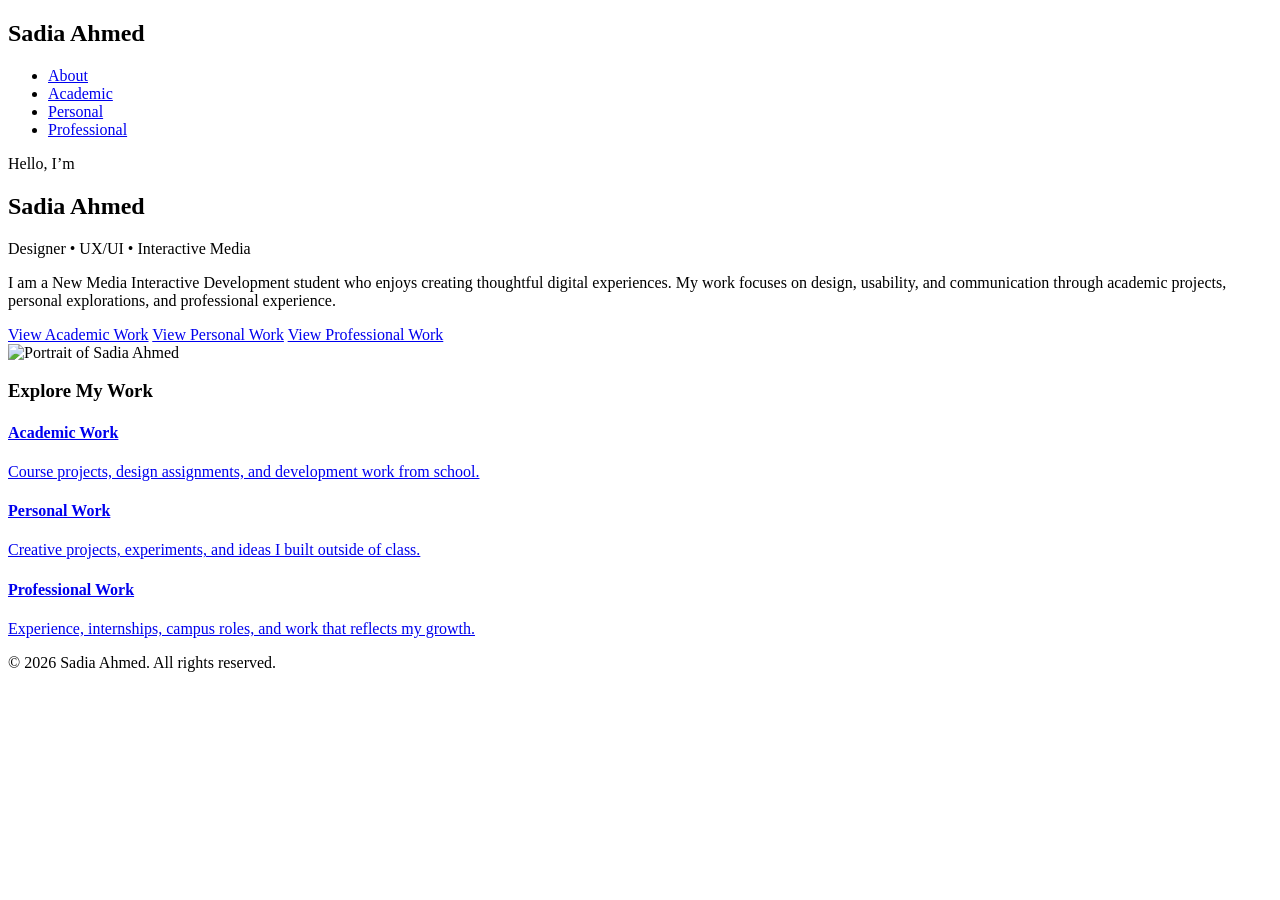
==== index.html @ 0c6ed5ca "initial index.html" ====
<!DOCTYPE html>
<html lang="en">
<head>
  <meta charset="UTF-8" />
  <meta name="viewport" content="width=device-width, initial-scale=1.0" />
  <title>Sadia Ahmed | Portfolio</title>
  <link rel="stylesheet" href="style.css" />
</head>
<body>
  <header>
    <nav class="navbar">
      <h1 class="logo">Sadia Ahmed</h1>
      <ul class="nav-links">
        <li><a href="index.html" class="active">About</a></li>
        <li><a href="academic.html">Academic</a></li>
        <li><a href="personal.html">Personal</a></li>
        <li><a href="professional.html">Professional</a></li>
      </ul>
    </nav>
  </header>

  <main>
    <section class="hero">
      <div class="hero-text">
        <p class="intro">Hello, I’m</p>
        <h2>Sadia Ahmed</h2>
        <p class="subtitle">Designer • UX/UI • Interactive Media</p>
        <p class="description">
          I am a New Media Interactive Development student who enjoys creating
          thoughtful digital experiences. My work focuses on design, usability,
          and communication through academic projects, personal explorations,
          and professional experience.
        </p>

        <div class="button-group">
          <a href="academic.html" class="button">View Academic Work</a>
          <a href="personal.html" class="button secondary">View Personal Work</a>
          <a href="professional.html" class="button secondary">View Professional Work</a>
        </div>
      </div>

      <div class="hero-image">
        <img src="images/profile-placeholder.jpg" alt="Portrait of Sadia Ahmed" />
      </div>
    </section>

    <section class="quick-links">
      <h3>Explore My Work</h3>
      <div class="card-grid">
        <a href="academic.html" class="card">
          <h4>Academic Work</h4>
          <p>Course projects, design assignments, and development work from school.</p>
        </a>

        <a href="personal.html" class="card">
          <h4>Personal Work</h4>
          <p>Creative projects, experiments, and ideas I built outside of class.</p>
        </a>

        <a href="professional.html" class="card">
          <h4>Professional Work</h4>
          <p>Experience, internships, campus roles, and work that reflects my growth.</p>
        </a>
      </div>
    </section>
  </main>

  <footer>
    <p>© 2026 Sadia Ahmed. All rights reserved.</p>
  </footer>
</body>
</html>
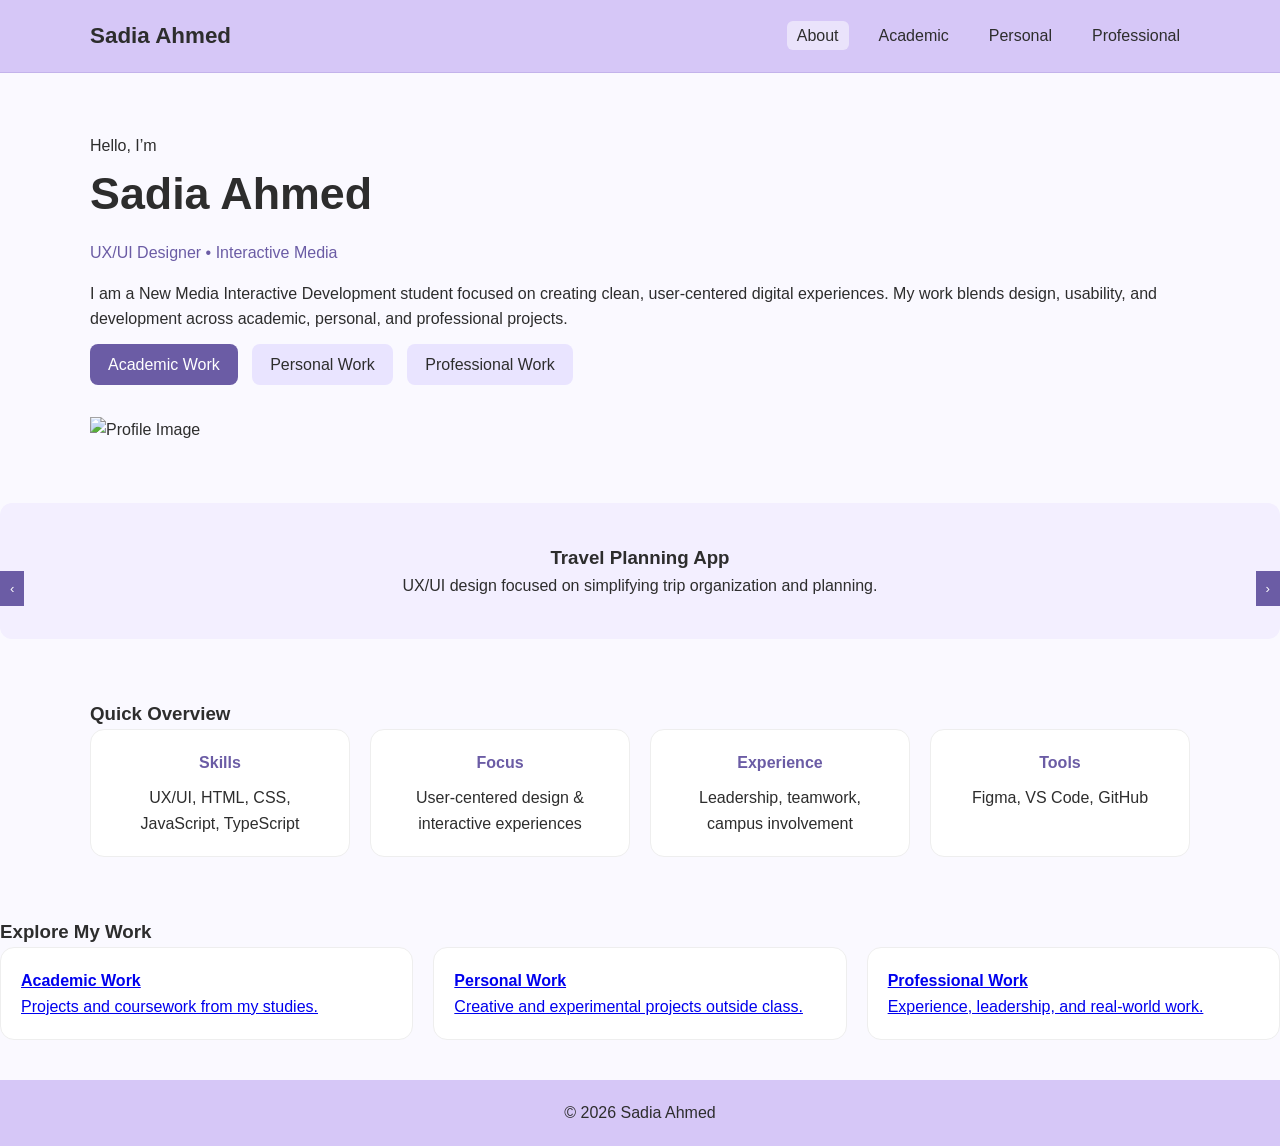
==== commit 33f1484a: "stylesheet added" ====
--- a/index.html
+++ b/index.html
@@ -6,10 +6,14 @@
   <title>Sadia Ahmed | Portfolio</title>
   <link rel="stylesheet" href="style.css" />
 </head>
+
 <body>
+
+  <!-- NAVBAR -->
   <header>
     <nav class="navbar">
       <h1 class="logo">Sadia Ahmed</h1>
+
       <ul class="nav-links">
         <li><a href="index.html" class="active">About</a></li>
         <li><a href="academic.html">Academic</a></li>
@@ -19,54 +23,136 @@
     </nav>
   </header>
 
+  <!-- HERO / ABOUT -->
   <main>
+
     <section class="hero">
       <div class="hero-text">
-        <p class="intro">Hello, I’m</p>
+        <p>Hello, I’m</p>
         <h2>Sadia Ahmed</h2>
-        <p class="subtitle">Designer • UX/UI • Interactive Media</p>
+        <p class="subtitle">UX/UI Designer • Interactive Media</p>
+
         <p class="description">
-          I am a New Media Interactive Development student who enjoys creating
-          thoughtful digital experiences. My work focuses on design, usability,
-          and communication through academic projects, personal explorations,
-          and professional experience.
+          I am a New Media Interactive Development student focused on creating
+          clean, user-centered digital experiences. My work blends design,
+          usability, and development across academic, personal, and professional projects.
         </p>
 
         <div class="button-group">
-          <a href="academic.html" class="button">View Academic Work</a>
-          <a href="personal.html" class="button secondary">View Personal Work</a>
-          <a href="professional.html" class="button secondary">View Professional Work</a>
+          <a href="academic.html" class="button">Academic Work</a>
+          <a href="personal.html" class="button secondary">Personal Work</a>
+          <a href="professional.html" class="button secondary">Professional Work</a>
         </div>
       </div>
 
       <div class="hero-image">
-        <img src="images/profile-placeholder.jpg" alt="Portrait of Sadia Ahmed" />
+        <img src="images/profile-placeholder.jpg" alt="Profile Image" />
       </div>
     </section>
 
+    <!-- CAROUSEL -->
+    <section class="carousel">
+      <div class="carousel-track" id="carouselTrack">
+
+        <div class="carousel-item">
+          <h3>Travel Planning App</h3>
+          <p>UX/UI design focused on simplifying trip organization and planning.</p>
+        </div>
+
+        <div class="carousel-item">
+          <h3>Audio Visualizer</h3>
+          <p>Interactive visualization reacting to music using canvas and WebAudio.</p>
+        </div>
+
+        <div class="carousel-item">
+          <h3>TypeScript Project</h3>
+          <p>Refactored JavaScript into structured, scalable TypeScript.</p>
+        </div>
+
+      </div>
+
+      <div class="carousel-buttons">
+        <button onclick="moveSlide(-1)">‹</button>
+        <button onclick="moveSlide(1)">›</button>
+      </div>
+    </section>
+
+    <!-- WIDGETS -->
+    <section class="widgets">
+      <h3>Quick Overview</h3>
+
+      <div class="widget-grid">
+
+        <div class="widget">
+          <h4>Skills</h4>
+          <p>UX/UI, HTML, CSS, JavaScript, TypeScript</p>
+        </div>
+
+        <div class="widget">
+          <h4>Focus</h4>
+          <p>User-centered design & interactive experiences</p>
+        </div>
+
+        <div class="widget">
+          <h4>Experience</h4>
+          <p>Leadership, teamwork, campus involvement</p>
+        </div>
+
+        <div class="widget">
+          <h4>Tools</h4>
+          <p>Figma, VS Code, GitHub</p>
+        </div>
+
+      </div>
+    </section>
+
+    <!-- QUICK LINKS -->
     <section class="quick-links">
       <h3>Explore My Work</h3>
+
       <div class="card-grid">
+
         <a href="academic.html" class="card">
           <h4>Academic Work</h4>
-          <p>Course projects, design assignments, and development work from school.</p>
+          <p>Projects and coursework from my studies.</p>
         </a>
 
         <a href="personal.html" class="card">
           <h4>Personal Work</h4>
-          <p>Creative projects, experiments, and ideas I built outside of class.</p>
+          <p>Creative and experimental projects outside class.</p>
         </a>
 
         <a href="professional.html" class="card">
           <h4>Professional Work</h4>
-          <p>Experience, internships, campus roles, and work that reflects my growth.</p>
+          <p>Experience, leadership, and real-world work.</p>
         </a>
+
       </div>
     </section>
+
   </main>
 
+  <!-- FOOTER -->
   <footer>
-    <p>© 2026 Sadia Ahmed. All rights reserved.</p>
+    <p>© 2026 Sadia Ahmed</p>
   </footer>
+
+  <!-- CAROUSEL SCRIPT -->
+  <script>
+    let currentIndex = 0;
+
+    function moveSlide(direction) {
+      const track = document.getElementById("carouselTrack");
+      const slides = document.querySelectorAll(".carousel-item");
+
+      currentIndex += direction;
+
+      if (currentIndex < 0) currentIndex = slides.length - 1;
+      if (currentIndex >= slides.length) currentIndex = 0;
+
+      track.style.transform = `translateX(-${currentIndex * 100}%)`;
+    }
+  </script>
+
 </body>
-</html>
+</html>
--- a/style.css
+++ b/style.css
@@ -0,0 +1,191 @@
+/* Reset */
+* {
+  margin: 0;
+  padding: 0;
+  box-sizing: border-box;
+}
+
+/* Base */
+body {
+  font-family: 'Segoe UI', sans-serif;
+  background-color: #faf9ff;
+  color: #2d2d2d;
+  line-height: 1.6;
+}
+
+/* NAVBAR (Lavender) */
+header {
+  background: #d6c7f7; /* lavender */
+  border-bottom: 1px solid #c3b3eb;
+}
+
+.navbar {
+  width: 90%;
+  max-width: 1100px;
+  margin: 0 auto;
+  padding: 18px 0;
+  display: flex;
+  justify-content: space-between;
+  align-items: center;
+}
+
+.logo {
+  font-weight: bold;
+  font-size: 1.4rem;
+}
+
+.nav-links {
+  list-style: none;
+  display: flex;
+  gap: 20px;
+}
+
+.nav-links a {
+  text-decoration: none;
+  color: #2d2d2d;
+  font-weight: 500;
+  padding: 6px 10px;
+  border-radius: 6px;
+  transition: 0.2s;
+}
+
+.nav-links a:hover,
+.nav-links a.active {
+  background-color: #ffffff80;
+}
+
+/* HERO */
+.hero {
+  width: 90%;
+  max-width: 1100px;
+  margin: 60px auto;
+  display: flex;
+  gap: 40px;
+  flex-wrap: wrap;
+  align-items: center;
+}
+
+.hero-text h2 {
+  font-size: 2.8rem;
+  margin-bottom: 10px;
+}
+
+.subtitle {
+  color: #6b5ca5;
+  margin-bottom: 15px;
+}
+
+.description {
+  margin-bottom: 20px;
+}
+
+/* BUTTONS */
+.button {
+  padding: 12px 18px;
+  background: #6b5ca5;
+  color: white;
+  border-radius: 8px;
+  text-decoration: none;
+  margin-right: 10px;
+  transition: 0.2s;
+}
+
+.button:hover {
+  background: #57498c;
+}
+
+.button.secondary {
+  background: #e9e4ff;
+  color: #2d2d2d;
+}
+
+/* CARDS */
+.card, .project-card {
+  background: white;
+  border-radius: 14px;
+  padding: 20px;
+  border: 1px solid #eee;
+  transition: 0.25s;
+}
+
+.card:hover, .project-card:hover {
+  transform: translateY(-5px);
+  box-shadow: 0 8px 18px rgba(0,0,0,0.08);
+}
+
+/* GRID */
+.card-grid, .projects-grid {
+  display: grid;
+  grid-template-columns: repeat(auto-fit, minmax(250px, 1fr));
+  gap: 20px;
+}
+
+/* CAROUSEL */
+.carousel {
+  margin-top: 40px;
+  position: relative;
+  overflow: hidden;
+  border-radius: 12px;
+}
+
+.carousel-track {
+  display: flex;
+  transition: transform 0.5s ease;
+}
+
+.carousel-item {
+  min-width: 100%;
+  padding: 40px;
+  background: #f3efff;
+  text-align: center;
+}
+
+.carousel-buttons {
+  position: absolute;
+  width: 100%;
+  top: 50%;
+  display: flex;
+  justify-content: space-between;
+}
+
+.carousel-buttons button {
+  background: #6b5ca5;
+  color: white;
+  border: none;
+  padding: 10px;
+  cursor: pointer;
+}
+
+/* WIDGETS */
+.widgets {
+  margin: 60px auto;
+  width: 90%;
+  max-width: 1100px;
+}
+
+.widget-grid {
+  display: grid;
+  grid-template-columns: repeat(auto-fit, minmax(220px, 1fr));
+  gap: 20px;
+}
+
+.widget {
+  background: #ffffff;
+  border-radius: 14px;
+  padding: 20px;
+  border: 1px solid #eee;
+  text-align: center;
+}
+
+.widget h4 {
+  margin-bottom: 10px;
+  color: #6b5ca5;
+}
+
+/* FOOTER */
+footer {
+  margin-top: 40px;
+  padding: 20px;
+  text-align: center;
+  background: #d6c7f7;
+}
